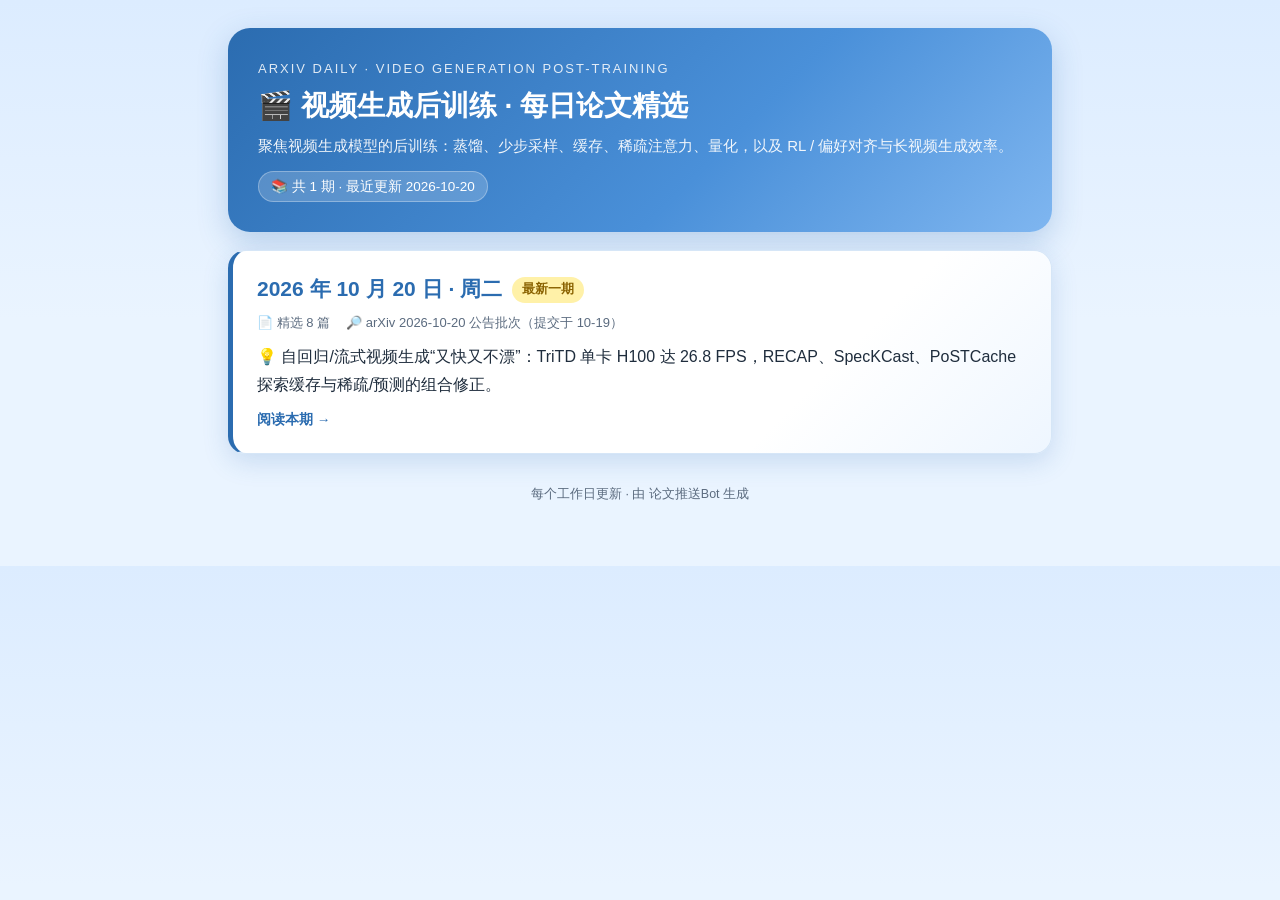
==== index.html @ 933bfbac "Initial: arXiv digest site with 2026-10-20 issue" ====
<!DOCTYPE html>
<html lang="zh-CN"><head><meta charset="utf-8"><meta name="viewport" content="width=device-width, initial-scale=1">
<title>视频生成后训练 · arXiv 每日精选 · 往期目录</title>
<style>
:root{--bg:#eaf4ff;--blue:#2b6cb0;--blue2:#4a90d9;--soft:#dbeafe;--text:#1f2d3d;--muted:#5b6b7f;--line:#d6e6f7}
*{box-sizing:border-box}
body{margin:0;background:linear-gradient(180deg,#dcecff 0,var(--bg) 320px);color:var(--text);font-family:-apple-system,BlinkMacSystemFont,"PingFang SC","Hiragino Sans GB","Microsoft YaHei","Noto Sans CJK SC","Source Han Sans SC","Helvetica Neue",Arial,sans-serif;line-height:1.75}
.wrap{max-width:860px;margin:0 auto;padding:28px 18px 60px}
header{background:linear-gradient(135deg,#2b6cb0,#4a90d9 60%,#7fb6f0);color:#fff;border-radius:22px;padding:30px;box-shadow:0 10px 30px rgba(43,108,176,.25)}
header .kicker{font-size:13px;letter-spacing:2px;opacity:.85}
header h1{margin:6px 0 8px;font-size:28px;line-height:1.35}
header p{margin:0;opacity:.92;font-size:15px}
.stat{display:inline-block;margin-top:12px;background:rgba(255,255,255,.18);border:1px solid rgba(255,255,255,.3);padding:3px 12px;border-radius:999px;font-size:13.5px}
.item{display:block;text-decoration:none;color:inherit;background:#fff;border-radius:18px;padding:20px 24px;margin-top:18px;border:1px solid var(--line);border-left:5px solid #9cc5f0;box-shadow:0 4px 18px rgba(43,108,176,.08);transition:transform .15s,box-shadow .15s}
.item:hover{transform:translateY(-2px);box-shadow:0 10px 26px rgba(43,108,176,.16)}
.item.latest{border-left-color:var(--blue);background:linear-gradient(135deg,#fff 70%,#eef6ff);box-shadow:0 8px 26px rgba(43,108,176,.18)}
.top{display:flex;align-items:center;gap:10px;flex-wrap:wrap}
.date{font-size:19px;font-weight:700;color:#16365c}
.latest .date{font-size:21px;color:var(--blue)}
.badge{background:#fff1a8;color:#8a6200;font-weight:700;font-size:12.5px;padding:2px 10px;border-radius:999px}
.meta{display:flex;flex-wrap:wrap;gap:4px 16px;font-size:13px;color:var(--muted);margin-top:4px}
.item p{margin:8px 0 6px}
.go{font-size:13.5px;font-weight:700;color:var(--blue)}
footer{text-align:center;color:var(--muted);font-size:12.5px;margin-top:30px}
@media (max-width:600px){header{padding:22px 18px} header h1{font-size:22px} .item{padding:16px}}
</style></head><body><div class="wrap">
<header>
  <div class="kicker">ARXIV DAILY · VIDEO GENERATION POST-TRAINING</div>
  <h1>🎬 视频生成后训练 · 每日论文精选</h1>
  <p>聚焦视频生成模型的后训练：蒸馏、少步采样、缓存、稀疏注意力、量化，以及 RL / 偏好对齐与长视频生成效率。</p>
  <span class="stat">📚 共 1 期 · 最近更新 2026-10-20</span>
</header>
<a class="item latest" href="digests/2026-10-20.html">
  <div class="top"><span class="date">2026 年 10 月 20 日 · 周二</span><span class="badge">最新一期</span></div>
  <div class="meta"><span>📄 精选 8 篇</span><span>🔎 arXiv 2026-10-20 公告批次（提交于 10-19）</span></div>
  <p>💡 自回归/流式视频生成“又快又不漂”：TriTD 单卡 H100 达 26.8 FPS，RECAP、SpecKCast、PoSTCache 探索缓存与稀疏/预测的组合修正。</p>
  <span class="go">阅读本期 →</span>
</a>
<footer>每个工作日更新 · 由 论文推送Bot 生成</footer>
</div></body></html>
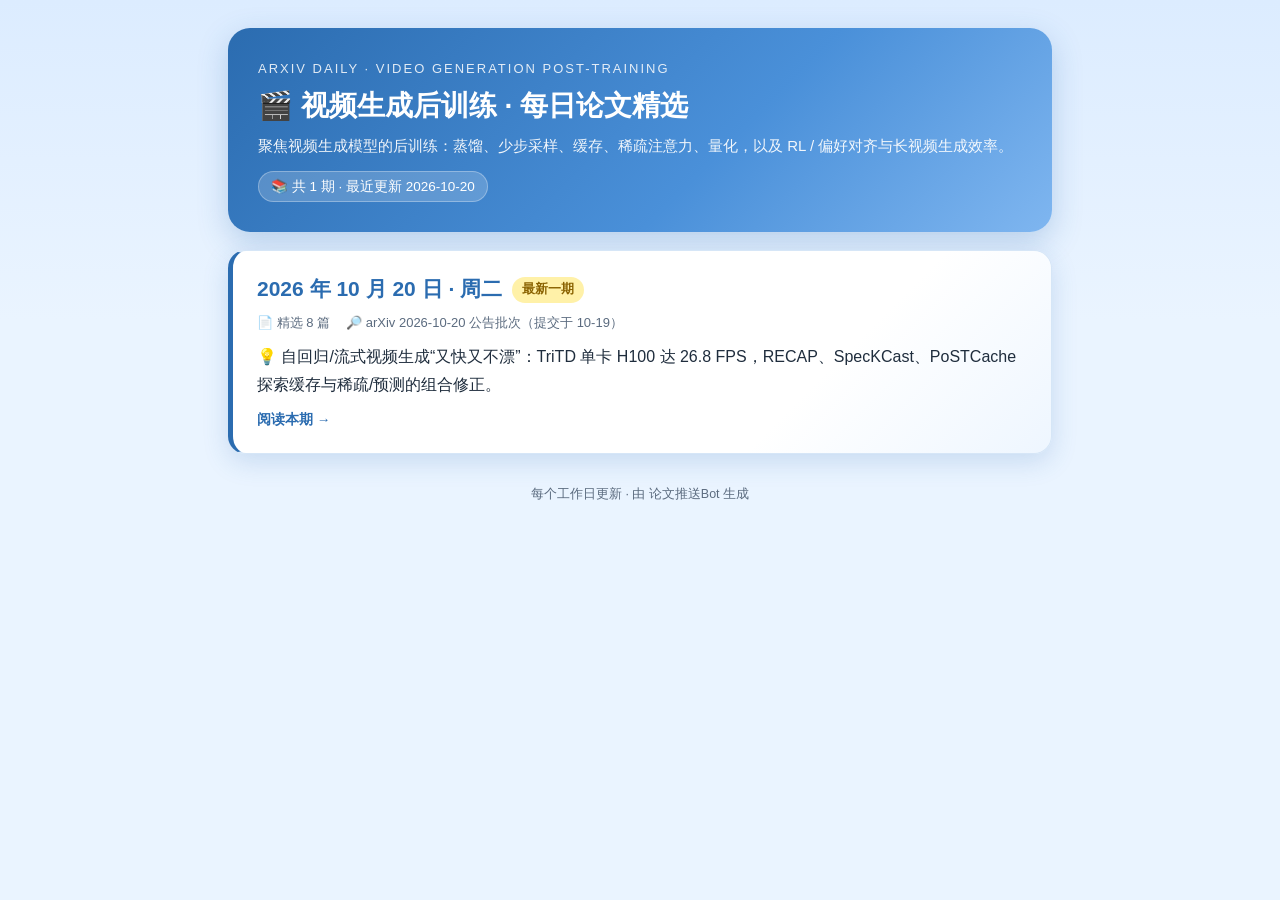
==== commit 4d101114: "index: full-height background" ====
--- a/index.html
+++ b/index.html
@@ -4,7 +4,7 @@
 <style>
 :root{--bg:#eaf4ff;--blue:#2b6cb0;--blue2:#4a90d9;--soft:#dbeafe;--text:#1f2d3d;--muted:#5b6b7f;--line:#d6e6f7}
 *{box-sizing:border-box}
-body{margin:0;background:linear-gradient(180deg,#dcecff 0,var(--bg) 320px);color:var(--text);font-family:-apple-system,BlinkMacSystemFont,"PingFang SC","Hiragino Sans GB","Microsoft YaHei","Noto Sans CJK SC","Source Han Sans SC","Helvetica Neue",Arial,sans-serif;line-height:1.75}
+body{margin:0;background:linear-gradient(180deg,#dcecff 0,var(--bg) 320px);color:var(--text);font-family:-apple-system,BlinkMacSystemFont,"PingFang SC","Hiragino Sans GB","Microsoft YaHei","Noto Sans CJK SC","Source Han Sans SC","Helvetica Neue",Arial,sans-serif;line-height:1.75;min-height:100vh}
 .wrap{max-width:860px;margin:0 auto;padding:28px 18px 60px}
 header{background:linear-gradient(135deg,#2b6cb0,#4a90d9 60%,#7fb6f0);color:#fff;border-radius:22px;padding:30px;box-shadow:0 10px 30px rgba(43,108,176,.25)}
 header .kicker{font-size:13px;letter-spacing:2px;opacity:.85}
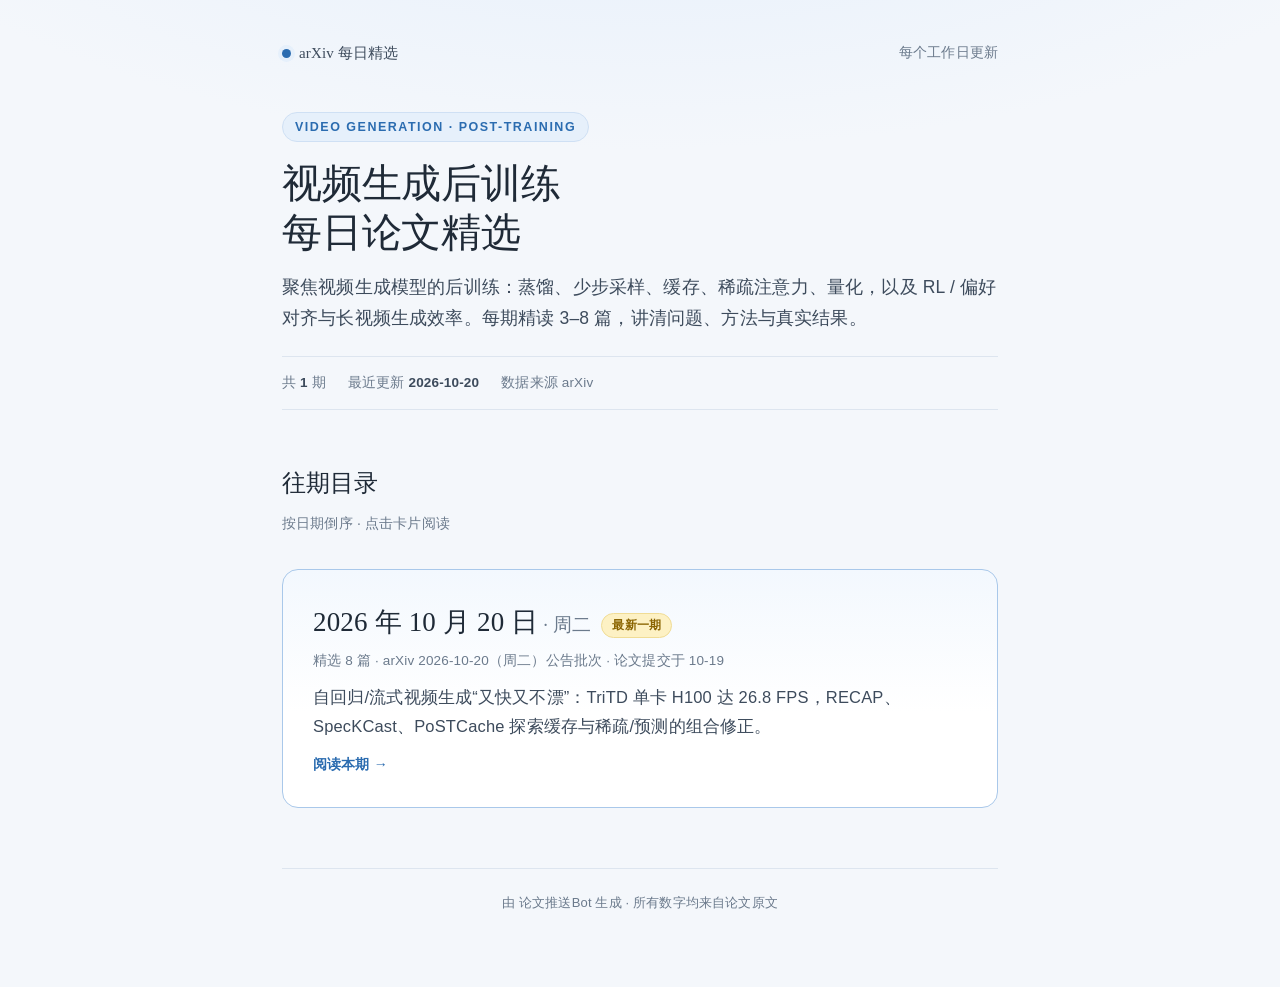
==== commit af16adb7: "Redesign (Claude-style, light blue) + JSON template pipeline; rewrite 2026-10-20 with detailed metho" ====
--- a/index.html
+++ b/index.html
@@ -1,40 +1,113 @@
 <!DOCTYPE html>
-<html lang="zh-CN"><head><meta charset="utf-8"><meta name="viewport" content="width=device-width, initial-scale=1">
-<title>视频生成后训练 · arXiv 每日精选 · 往期目录</title>
-<style>
-:root{--bg:#eaf4ff;--blue:#2b6cb0;--blue2:#4a90d9;--soft:#dbeafe;--text:#1f2d3d;--muted:#5b6b7f;--line:#d6e6f7}
+<html lang="zh-CN"><head><meta charset="utf-8"><meta name="viewport" content="width=device-width, initial-scale=1"><title>视频生成后训练 · arXiv 每日精选 · 往期目录</title><style>
+/* 共享样式：Claude 风格（温和、克制、阅读感）+ 淡蓝色调。由 scripts/*.py 内联进页面。 */
+:root{
+  --bg:#f4f7fb; --paper:#fbfcfe; --card:#ffffff;
+  --ink:#1f2a37; --ink2:#3d4b5c; --muted:#6b7a8c; --faint:#94a3b4;
+  --line:#dde5ef; --line2:#e8eef5;
+  --blue:#2b6cb0; --blue-d:#1e4f86; --blue-l:#e6f0fb; --blue-ll:#f1f6fc;
+  --mark-y:#fdf1c4; --mark-b:#d9e9fa;
+  --serif:"Tiempos Headline","Tiempos","Source Serif 4","Source Serif Pro",Georgia,"Noto Serif SC","Noto Serif CJK SC","Songti SC","STSong","SimSun",serif;
+  --sans:-apple-system,BlinkMacSystemFont,"Segoe UI","PingFang SC","Hiragino Sans GB","Noto Sans SC","Noto Sans CJK SC","Microsoft YaHei","Helvetica Neue",Arial,sans-serif;
+  --mono:"SF Mono","JetBrains Mono",Menlo,Consolas,"Noto Sans Mono CJK SC",monospace;
+}
 *{box-sizing:border-box}
-body{margin:0;background:linear-gradient(180deg,#dcecff 0,var(--bg) 320px);color:var(--text);font-family:-apple-system,BlinkMacSystemFont,"PingFang SC","Hiragino Sans GB","Microsoft YaHei","Noto Sans CJK SC","Source Han Sans SC","Helvetica Neue",Arial,sans-serif;line-height:1.75;min-height:100vh}
-.wrap{max-width:860px;margin:0 auto;padding:28px 18px 60px}
-header{background:linear-gradient(135deg,#2b6cb0,#4a90d9 60%,#7fb6f0);color:#fff;border-radius:22px;padding:30px;box-shadow:0 10px 30px rgba(43,108,176,.25)}
-header .kicker{font-size:13px;letter-spacing:2px;opacity:.85}
-header h1{margin:6px 0 8px;font-size:28px;line-height:1.35}
-header p{margin:0;opacity:.92;font-size:15px}
-.stat{display:inline-block;margin-top:12px;background:rgba(255,255,255,.18);border:1px solid rgba(255,255,255,.3);padding:3px 12px;border-radius:999px;font-size:13.5px}
-.item{display:block;text-decoration:none;color:inherit;background:#fff;border-radius:18px;padding:20px 24px;margin-top:18px;border:1px solid var(--line);border-left:5px solid #9cc5f0;box-shadow:0 4px 18px rgba(43,108,176,.08);transition:transform .15s,box-shadow .15s}
-.item:hover{transform:translateY(-2px);box-shadow:0 10px 26px rgba(43,108,176,.16)}
-.item.latest{border-left-color:var(--blue);background:linear-gradient(135deg,#fff 70%,#eef6ff);box-shadow:0 8px 26px rgba(43,108,176,.18)}
-.top{display:flex;align-items:center;gap:10px;flex-wrap:wrap}
-.date{font-size:19px;font-weight:700;color:#16365c}
-.latest .date{font-size:21px;color:var(--blue)}
-.badge{background:#fff1a8;color:#8a6200;font-weight:700;font-size:12.5px;padding:2px 10px;border-radius:999px}
-.meta{display:flex;flex-wrap:wrap;gap:4px 16px;font-size:13px;color:var(--muted);margin-top:4px}
-.item p{margin:8px 0 6px}
-.go{font-size:13.5px;font-weight:700;color:var(--blue)}
-footer{text-align:center;color:var(--muted);font-size:12.5px;margin-top:30px}
-@media (max-width:600px){header{padding:22px 18px} header h1{font-size:22px} .item{padding:16px}}
-</style></head><body><div class="wrap">
-<header>
-  <div class="kicker">ARXIV DAILY · VIDEO GENERATION POST-TRAINING</div>
-  <h1>🎬 视频生成后训练 · 每日论文精选</h1>
-  <p>聚焦视频生成模型的后训练：蒸馏、少步采样、缓存、稀疏注意力、量化，以及 RL / 偏好对齐与长视频生成效率。</p>
-  <span class="stat">📚 共 1 期 · 最近更新 2026-10-20</span>
-</header>
-<a class="item latest" href="digests/2026-10-20.html">
-  <div class="top"><span class="date">2026 年 10 月 20 日 · 周二</span><span class="badge">最新一期</span></div>
-  <div class="meta"><span>📄 精选 8 篇</span><span>🔎 arXiv 2026-10-20 公告批次（提交于 10-19）</span></div>
-  <p>💡 自回归/流式视频生成“又快又不漂”：TriTD 单卡 H100 达 26.8 FPS，RECAP、SpecKCast、PoSTCache 探索缓存与稀疏/预测的组合修正。</p>
-  <span class="go">阅读本期 →</span>
-</a>
-<footer>每个工作日更新 · 由 论文推送Bot 生成</footer>
-</div></body></html>
+html{scroll-behavior:smooth;-webkit-text-size-adjust:100%}
+body{margin:0;background:var(--bg);color:var(--ink);font-family:var(--sans);font-size:16.5px;line-height:1.78;letter-spacing:.01em;min-height:100vh;
+  background-image:radial-gradient(1200px 500px at 50% -200px,#e3eefb 0,rgba(227,238,251,0) 70%)}
+a{color:var(--blue);text-decoration:none;border-bottom:1px solid rgba(43,108,176,.25)}
+a:hover{color:var(--blue-d);border-bottom-color:var(--blue-d)}
+.wrap{max-width:760px;margin:0 auto;padding:40px 22px 72px}
+.topbar{display:flex;justify-content:space-between;align-items:center;font-size:13.5px;color:var(--muted);margin-bottom:44px}
+.topbar a{border:none;color:var(--ink2)} .topbar a:hover{color:var(--blue)}
+.brand{display:flex;align-items:center;gap:8px;font-family:var(--serif);font-size:15px;color:var(--ink2)}
+.brand .dot{width:9px;height:9px;border-radius:50%;background:var(--blue);box-shadow:0 0 0 4px var(--blue-l)}
+.eyebrow{display:inline-block;font-size:12.5px;font-weight:600;letter-spacing:.12em;text-transform:uppercase;color:var(--blue);background:var(--blue-l);border:1px solid #cfe0f4;border-radius:999px;padding:3px 12px}
+h1,h2,h3,h4{font-family:var(--serif);font-weight:500;color:var(--ink);letter-spacing:-.005em}
+h1.title{font-size:40px;line-height:1.22;margin:18px 0 14px}
+.lede{font-size:17.5px;color:var(--ink2);margin:0 0 22px}
+.facts{display:flex;flex-wrap:wrap;gap:6px 22px;font-size:13.5px;color:var(--muted);padding:14px 0;border-top:1px solid var(--line);border-bottom:1px solid var(--line)}
+.facts b{color:var(--ink2);font-weight:600}
+b,strong{font-weight:650;color:var(--ink)}
+mark{background:linear-gradient(transparent 38%,var(--mark-y) 38%,var(--mark-y) 92%,transparent 92%);color:inherit;padding:0 .12em;border-radius:2px}
+mark.blue{background:linear-gradient(transparent 38%,var(--mark-b) 38%,var(--mark-b) 92%,transparent 92%)}
+code{font-family:var(--mono);font-size:.86em;background:var(--blue-ll);border:1px solid var(--line2);border-radius:5px;padding:1px 6px;color:var(--blue-d);white-space:normal;word-break:break-word}
+.section-h{font-size:24px;margin:52px 0 6px}
+.section-sub{color:var(--muted);font-size:14px;margin:0 0 18px}
+.overview{background:var(--paper);border:1px solid var(--line);border-radius:14px;padding:22px 26px;margin-top:30px}
+.overview h2{font-size:21px;margin:0 0 8px}
+.overview p{margin:10px 0}
+.toc{margin-top:26px;border:1px solid var(--line);border-radius:14px;background:var(--card);overflow:hidden}
+.toc .toc-h{font-size:12.5px;letter-spacing:.12em;text-transform:uppercase;color:var(--muted);padding:12px 20px;border-bottom:1px solid var(--line2);background:var(--blue-ll)}
+.toc ol{list-style:none;margin:0;padding:6px 0}
+.toc li a{display:flex;gap:14px;align-items:baseline;padding:9px 20px;border:none;color:var(--ink)}
+.toc li a:hover{background:var(--blue-ll)}
+.toc .n{font-family:var(--serif);color:var(--blue);min-width:22px}
+.toc .t{flex:1;font-weight:600}
+.toc .k{font-size:12.5px;color:var(--muted);white-space:nowrap}
+.paper{background:var(--card);border:1px solid var(--line);border-radius:16px;padding:30px 32px 26px;margin-top:26px;scroll-margin-top:20px}
+.paper-top{display:flex;justify-content:space-between;align-items:center;gap:12px;font-size:13px;color:var(--muted)}
+.paper-no{font-family:var(--serif);font-size:15px;color:var(--blue)}
+.stars{color:#d9a21b;letter-spacing:1.5px;font-size:14px;white-space:nowrap} .stars .off{color:#dfe5ec} .stars .sc{color:var(--muted);letter-spacing:0;margin-left:4px}
+.paper h3.en{font-size:24px;line-height:1.35;margin:12px 0 6px}
+.paper .zh{font-size:16px;color:var(--ink2);margin:0 0 14px}
+.meta{display:flex;flex-wrap:wrap;gap:4px 18px;font-size:13.5px;color:var(--muted);margin-bottom:12px}
+.chips{display:flex;flex-wrap:wrap;gap:6px;margin-bottom:6px}
+.chip{font-size:12.5px;color:var(--blue-d);background:var(--blue-l);border:1px solid #d3e3f5;border-radius:999px;padding:1px 11px}
+.blk{margin-top:22px}
+.blk-h{display:flex;align-items:center;gap:10px;font-family:var(--serif);font-size:17px;color:var(--ink);margin-bottom:6px}
+.blk-h:before{content:"";width:4px;height:17px;border-radius:2px;background:var(--blue)}
+.blk p{margin:6px 0}
+.comp{list-style:none;padding:0;margin:12px 0 4px;counter-reset:c}
+.comp li{position:relative;padding:12px 16px 12px 46px;margin:10px 0;background:var(--blue-ll);border:1px solid var(--line2);border-radius:12px;counter-increment:c}
+.comp li:before{content:counter(c);position:absolute;left:14px;top:13px;width:22px;height:22px;border-radius:50%;background:#fff;border:1px solid #c7dbf2;color:var(--blue);font-family:var(--serif);font-size:13px;line-height:20px;text-align:center}
+.comp .cn{display:block;font-weight:650;color:var(--blue-d);margin-bottom:2px}
+.setup{margin-top:12px;font-size:14.5px;color:var(--ink2);padding:10px 14px;border-left:3px solid #b8d2ee;background:#fafcff;border-radius:0 8px 8px 0}
+.results{background:#fffdf5;border:1px solid #f1e6bf;border-radius:12px;padding:12px 16px}
+.actions{display:flex;flex-wrap:wrap;gap:10px;margin-top:22px;padding-top:18px;border-top:1px solid var(--line2)}
+.btn{display:inline-flex;align-items:center;gap:6px;font-size:14px;font-weight:600;padding:7px 16px;border-radius:10px;border:1px solid var(--blue);background:var(--blue);color:#fff}
+.btn:hover{background:var(--blue-d);border-color:var(--blue-d);color:#fff}
+.btn.ghost{background:#fff;color:var(--blue);border-color:#bcd4ef}
+.btn.ghost:hover{background:var(--blue-ll);color:var(--blue-d)}
+.others{margin-top:18px;padding:0;list-style:none}
+.others li{padding:12px 0;border-bottom:1px solid var(--line2)}
+.others li a{font-weight:600}
+.others .d{display:block;color:var(--ink2);font-size:14.5px}
+footer{margin-top:60px;padding-top:22px;border-top:1px solid var(--line);font-size:13px;color:var(--muted);text-align:center;line-height:1.9}
+.back-top{display:inline-block;margin-top:10px;font-size:13px}
+/* 目录页 */
+.issues{margin-top:34px}
+.issue{display:block;border:1px solid var(--line);background:var(--card);border-radius:16px;padding:22px 26px;margin-top:16px;color:var(--ink);transition:border-color .15s,background .15s}
+.issue:hover{border-color:#b9d2ee;background:#fdfeff;color:var(--ink)}
+.issue .d{font-family:var(--serif);font-size:21px;color:var(--ink)}
+.issue .m{font-size:13.5px;color:var(--muted);margin-top:2px}
+.issue p{margin:10px 0 8px;color:var(--ink2)}
+.issue .go{font-size:14px;font-weight:600;color:var(--blue)}
+.issue.latest{border-color:#a9c8ea;background:linear-gradient(180deg,#f3f8fe,#fff 60%);padding:28px 30px}
+.issue.latest .d{font-size:27px}
+.badge{display:inline-block;vertical-align:middle;margin-left:10px;font-family:var(--sans);font-size:12px;font-weight:600;color:#8a6400;background:var(--mark-y);border:1px solid #f0dc95;border-radius:999px;padding:1px 10px}
+@media (max-width:640px){
+  body{font-size:16px}
+  .wrap{padding:24px 16px 56px}
+  .topbar{margin-bottom:28px}
+  h1.title{font-size:30px}
+  .lede{font-size:16.5px}
+  .paper{padding:22px 18px 20px;border-radius:14px}
+  .paper h3.en{font-size:20px}
+  .overview{padding:18px}
+  .comp li{padding:11px 12px 11px 42px}
+  .toc .k{display:none}
+  .issue,.issue.latest{padding:18px}
+  .issue.latest .d{font-size:23px}
+}
+
+</style></head><body>
+<div class="wrap">
+<div class="topbar"><span class="brand"><span class="dot"></span>arXiv 每日精选</span><span>每个工作日更新</span></div>
+<span class="eyebrow">Video Generation · Post-Training</span>
+<h1 class="title">视频生成后训练<br>每日论文精选</h1>
+<p class="lede">聚焦视频生成模型的后训练：蒸馏、少步采样、缓存、稀疏注意力、量化，以及 RL / 偏好对齐与长视频生成效率。每期精读 3–8 篇，讲清问题、方法与真实结果。</p>
+<div class="facts"><span>共 <b>1</b> 期</span><span>最近更新 <b>2026-10-20</b></span><span>数据来源 arXiv</span></div>
+<h2 class="section-h">往期目录</h2><p class="section-sub">按日期倒序 · 点击卡片阅读</p><div class="issues">
+<a class="issue latest" href="digests/2026-10-20.html"><div class="d">2026 年 10 月 20 日<span style="font-size:.7em;color:var(--muted)"> · 周二</span><span class=badge>最新一期</span></div><div class="m">精选 8 篇 · arXiv 2026-10-20（周二）公告批次 · 论文提交于 10-19</div><p>自回归/流式视频生成“又快又不漂”：TriTD 单卡 H100 达 26.8 FPS，RECAP、SpecKCast、PoSTCache 探索缓存与稀疏/预测的组合修正。</p><span class="go">阅读本期 →</span></a>
+</div><footer>由 论文推送Bot 生成 · 所有数字均来自论文原文</footer></div></body></html>
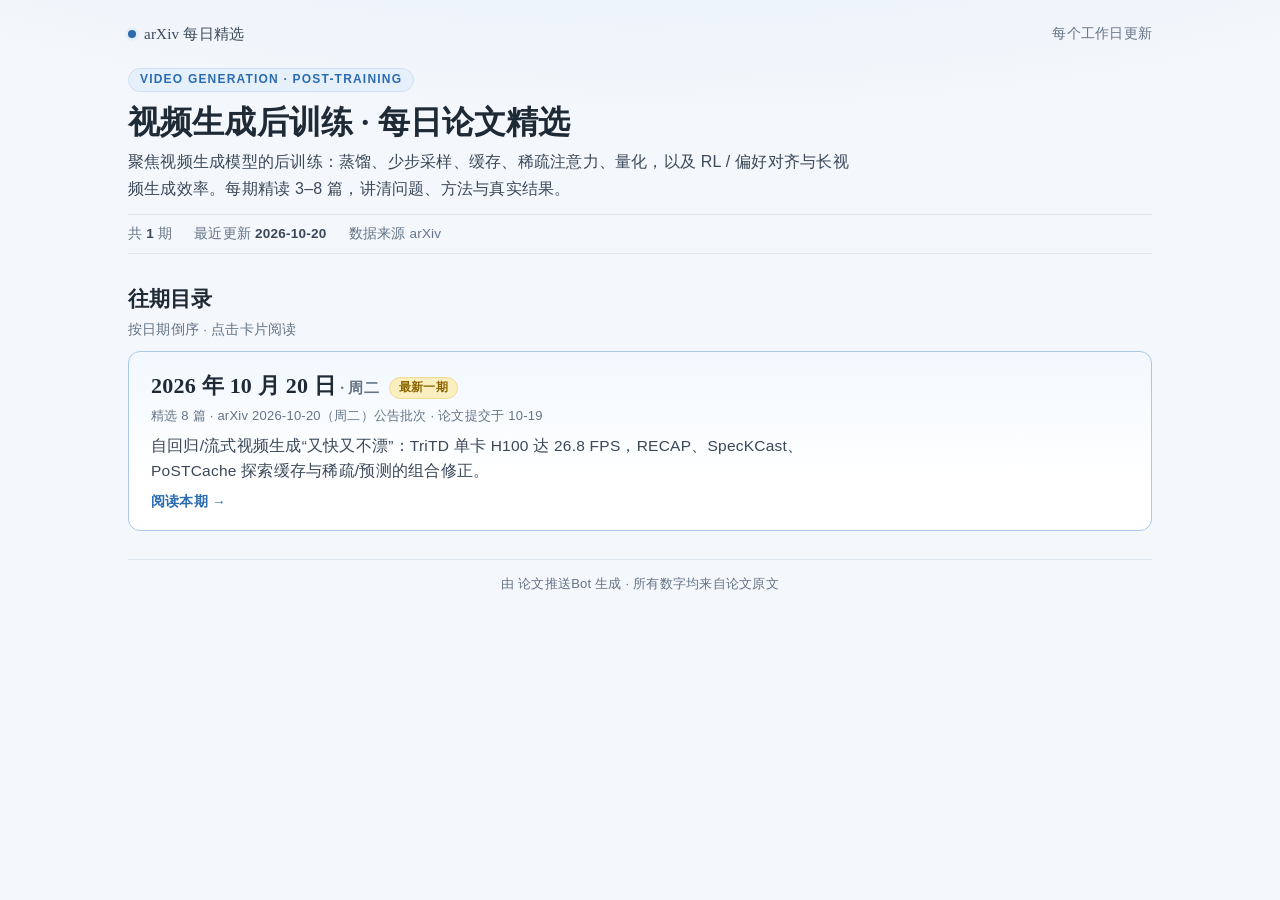
==== commit a4cb5cdb: "Layout: wider 1080px, compact spacing, two-column TOC/overview, paper main+side grid" ====
--- a/index.html
+++ b/index.html
@@ -1,111 +1,125 @@
 <!DOCTYPE html>
 <html lang="zh-CN"><head><meta charset="utf-8"><meta name="viewport" content="width=device-width, initial-scale=1"><title>视频生成后训练 · arXiv 每日精选 · 往期目录</title><style>
-/* 共享样式：Claude 风格（温和、克制、阅读感）+ 淡蓝色调。由 scripts/*.py 内联进页面。 */
+/* 共享样式：Claude 风格（温和、克制、阅读感）+ 淡蓝色调；紧凑布局。由 scripts/*.py 内联进页面。 */
 :root{
   --bg:#f4f7fb; --paper:#fbfcfe; --card:#ffffff;
-  --ink:#1f2a37; --ink2:#3d4b5c; --muted:#6b7a8c; --faint:#94a3b4;
-  --line:#dde5ef; --line2:#e8eef5;
-  --blue:#2b6cb0; --blue-d:#1e4f86; --blue-l:#e6f0fb; --blue-ll:#f1f6fc;
-  --mark-y:#fdf1c4; --mark-b:#d9e9fa;
+  --ink:#1f2a37; --ink2:#3a4859; --muted:#647487; --faint:#94a3b4;
+  --line:#dde5ef; --line2:#e9eff6;
+  --blue:#2b6cb0; --blue-d:#1e4f86; --blue-l:#e6f0fb; --blue-ll:#f2f7fd;
+  --mark-y:#fcefbf; --mark-b:#d8e8fa;
   --serif:"Tiempos Headline","Tiempos","Source Serif 4","Source Serif Pro",Georgia,"Noto Serif SC","Noto Serif CJK SC","Songti SC","STSong","SimSun",serif;
   --sans:-apple-system,BlinkMacSystemFont,"Segoe UI","PingFang SC","Hiragino Sans GB","Noto Sans SC","Noto Sans CJK SC","Microsoft YaHei","Helvetica Neue",Arial,sans-serif;
   --mono:"SF Mono","JetBrains Mono",Menlo,Consolas,"Noto Sans Mono CJK SC",monospace;
+  --measure:46em;            /* 正文最大行宽，约 46 个汉字 */
 }
 *{box-sizing:border-box}
 html{scroll-behavior:smooth;-webkit-text-size-adjust:100%}
-body{margin:0;background:var(--bg);color:var(--ink);font-family:var(--sans);font-size:16.5px;line-height:1.78;letter-spacing:.01em;min-height:100vh;
-  background-image:radial-gradient(1200px 500px at 50% -200px,#e3eefb 0,rgba(227,238,251,0) 70%)}
+body{margin:0;background:var(--bg);color:var(--ink);font-family:var(--sans);font-size:15.5px;line-height:1.65;letter-spacing:.015em;
+  text-autospace:normal;text-spacing-trim:space-first;font-kerning:normal;min-height:100vh;
+  background-image:radial-gradient(1400px 420px at 50% -180px,#e2edfb 0,rgba(226,237,251,0) 70%)}
+p{margin:0 0 .55em} p:last-child{margin-bottom:0}
 a{color:var(--blue);text-decoration:none;border-bottom:1px solid rgba(43,108,176,.25)}
 a:hover{color:var(--blue-d);border-bottom-color:var(--blue-d)}
-.wrap{max-width:760px;margin:0 auto;padding:40px 22px 72px}
-.topbar{display:flex;justify-content:space-between;align-items:center;font-size:13.5px;color:var(--muted);margin-bottom:44px}
+.wrap{max-width:1080px;margin:0 auto;padding:22px 28px 40px}
+.topbar{display:flex;justify-content:space-between;align-items:center;font-size:13.5px;color:var(--muted);margin-bottom:18px}
 .topbar a{border:none;color:var(--ink2)} .topbar a:hover{color:var(--blue)}
 .brand{display:flex;align-items:center;gap:8px;font-family:var(--serif);font-size:15px;color:var(--ink2)}
-.brand .dot{width:9px;height:9px;border-radius:50%;background:var(--blue);box-shadow:0 0 0 4px var(--blue-l)}
-.eyebrow{display:inline-block;font-size:12.5px;font-weight:600;letter-spacing:.12em;text-transform:uppercase;color:var(--blue);background:var(--blue-l);border:1px solid #cfe0f4;border-radius:999px;padding:3px 12px}
-h1,h2,h3,h4{font-family:var(--serif);font-weight:500;color:var(--ink);letter-spacing:-.005em}
-h1.title{font-size:40px;line-height:1.22;margin:18px 0 14px}
-.lede{font-size:17.5px;color:var(--ink2);margin:0 0 22px}
-.facts{display:flex;flex-wrap:wrap;gap:6px 22px;font-size:13.5px;color:var(--muted);padding:14px 0;border-top:1px solid var(--line);border-bottom:1px solid var(--line)}
+.brand .dot{width:8px;height:8px;border-radius:50%;background:var(--blue);box-shadow:0 0 0 3px var(--blue-l)}
+.eyebrow{display:inline-block;font-size:12px;font-weight:600;letter-spacing:.1em;text-transform:uppercase;color:var(--blue);background:var(--blue-l);border:1px solid #cfe0f4;border-radius:999px;padding:1px 11px}
+h1,h2,h3,h4{font-family:var(--serif);font-weight:600;color:var(--ink);letter-spacing:.005em}
+h1.title{font-size:32px;line-height:1.3;margin:10px 0 6px}
+.lede{font-size:16px;color:var(--ink2);margin:0 0 12px;max-width:var(--measure)}
+.facts{display:flex;flex-wrap:wrap;gap:4px 22px;font-size:13.5px;color:var(--muted);padding:8px 0;border-top:1px solid var(--line);border-bottom:1px solid var(--line)}
 .facts b{color:var(--ink2);font-weight:600}
 b,strong{font-weight:650;color:var(--ink)}
-mark{background:linear-gradient(transparent 38%,var(--mark-y) 38%,var(--mark-y) 92%,transparent 92%);color:inherit;padding:0 .12em;border-radius:2px}
-mark.blue{background:linear-gradient(transparent 38%,var(--mark-b) 38%,var(--mark-b) 92%,transparent 92%)}
-code{font-family:var(--mono);font-size:.86em;background:var(--blue-ll);border:1px solid var(--line2);border-radius:5px;padding:1px 6px;color:var(--blue-d);white-space:normal;word-break:break-word}
-.section-h{font-size:24px;margin:52px 0 6px}
-.section-sub{color:var(--muted);font-size:14px;margin:0 0 18px}
-.overview{background:var(--paper);border:1px solid var(--line);border-radius:14px;padding:22px 26px;margin-top:30px}
-.overview h2{font-size:21px;margin:0 0 8px}
-.overview p{margin:10px 0}
-.toc{margin-top:26px;border:1px solid var(--line);border-radius:14px;background:var(--card);overflow:hidden}
-.toc .toc-h{font-size:12.5px;letter-spacing:.12em;text-transform:uppercase;color:var(--muted);padding:12px 20px;border-bottom:1px solid var(--line2);background:var(--blue-ll)}
-.toc ol{list-style:none;margin:0;padding:6px 0}
-.toc li a{display:flex;gap:14px;align-items:baseline;padding:9px 20px;border:none;color:var(--ink)}
+mark{background:linear-gradient(transparent 40%,var(--mark-y) 40%,var(--mark-y) 92%,transparent 92%);color:inherit;padding:0 .1em;border-radius:2px}
+mark.blue{background:linear-gradient(transparent 40%,var(--mark-b) 40%,var(--mark-b) 92%,transparent 92%)}
+code{font-family:var(--mono);font-size:.86em;letter-spacing:0;background:var(--blue-ll);border:1px solid var(--line2);border-radius:4px;padding:0 5px;color:var(--blue-d);white-space:normal;word-break:break-word}
+.section-h{font-size:21px;margin:28px 0 2px}
+.section-sub{color:var(--muted);font-size:13.5px;margin:0 0 10px}
+/* 今日看点：两栏段落 */
+.overview{background:var(--paper);border:1px solid var(--line);border-radius:12px;padding:14px 20px 16px;margin-top:16px}
+.overview h2{font-size:18px;margin:0 0 6px}
+.ov-cols{display:grid;grid-template-columns:1fr 1fr;gap:6px 28px}
+.ov-cols p{margin:0}
+/* 本期目录：两列网格 */
+.toc{margin-top:12px;border:1px solid var(--line);border-radius:12px;background:var(--card);overflow:hidden}
+.toc .toc-h{font-size:12px;letter-spacing:.1em;text-transform:uppercase;color:var(--muted);padding:7px 16px;border-bottom:1px solid var(--line2);background:var(--blue-ll)}
+.toc ol{list-style:none;margin:0;padding:4px 6px;display:grid;grid-template-columns:1fr 1fr;column-gap:8px}
+.toc li a{display:flex;gap:10px;align-items:baseline;padding:5px 10px;border:none;border-radius:8px;color:var(--ink)}
 .toc li a:hover{background:var(--blue-ll)}
-.toc .n{font-family:var(--serif);color:var(--blue);min-width:22px}
+.toc .n{font-family:var(--serif);color:var(--blue);min-width:20px}
 .toc .t{flex:1;font-weight:600}
 .toc .k{font-size:12.5px;color:var(--muted);white-space:nowrap}
-.paper{background:var(--card);border:1px solid var(--line);border-radius:16px;padding:30px 32px 26px;margin-top:26px;scroll-margin-top:20px}
+/* 论文卡片：主栏（问题/方法）+ 侧栏（设置/结果/为什么/链接） */
+.paper{background:var(--card);border:1px solid var(--line);border-radius:14px;padding:18px 22px 18px;margin-top:14px;scroll-margin-top:12px}
 .paper-top{display:flex;justify-content:space-between;align-items:center;gap:12px;font-size:13px;color:var(--muted)}
-.paper-no{font-family:var(--serif);font-size:15px;color:var(--blue)}
-.stars{color:#d9a21b;letter-spacing:1.5px;font-size:14px;white-space:nowrap} .stars .off{color:#dfe5ec} .stars .sc{color:var(--muted);letter-spacing:0;margin-left:4px}
-.paper h3.en{font-size:24px;line-height:1.35;margin:12px 0 6px}
-.paper .zh{font-size:16px;color:var(--ink2);margin:0 0 14px}
-.meta{display:flex;flex-wrap:wrap;gap:4px 18px;font-size:13.5px;color:var(--muted);margin-bottom:12px}
-.chips{display:flex;flex-wrap:wrap;gap:6px;margin-bottom:6px}
-.chip{font-size:12.5px;color:var(--blue-d);background:var(--blue-l);border:1px solid #d3e3f5;border-radius:999px;padding:1px 11px}
-.blk{margin-top:22px}
-.blk-h{display:flex;align-items:center;gap:10px;font-family:var(--serif);font-size:17px;color:var(--ink);margin-bottom:6px}
-.blk-h:before{content:"";width:4px;height:17px;border-radius:2px;background:var(--blue)}
-.blk p{margin:6px 0}
-.comp{list-style:none;padding:0;margin:12px 0 4px;counter-reset:c}
-.comp li{position:relative;padding:12px 16px 12px 46px;margin:10px 0;background:var(--blue-ll);border:1px solid var(--line2);border-radius:12px;counter-increment:c}
-.comp li:before{content:counter(c);position:absolute;left:14px;top:13px;width:22px;height:22px;border-radius:50%;background:#fff;border:1px solid #c7dbf2;color:var(--blue);font-family:var(--serif);font-size:13px;line-height:20px;text-align:center}
-.comp .cn{display:block;font-weight:650;color:var(--blue-d);margin-bottom:2px}
-.setup{margin-top:12px;font-size:14.5px;color:var(--ink2);padding:10px 14px;border-left:3px solid #b8d2ee;background:#fafcff;border-radius:0 8px 8px 0}
-.results{background:#fffdf5;border:1px solid #f1e6bf;border-radius:12px;padding:12px 16px}
-.actions{display:flex;flex-wrap:wrap;gap:10px;margin-top:22px;padding-top:18px;border-top:1px solid var(--line2)}
-.btn{display:inline-flex;align-items:center;gap:6px;font-size:14px;font-weight:600;padding:7px 16px;border-radius:10px;border:1px solid var(--blue);background:var(--blue);color:#fff}
+.paper-no{font-family:var(--serif);font-size:14px;color:var(--blue)}
+.stars{color:#d9a21b;letter-spacing:1px;font-size:14px;white-space:nowrap} .stars .off{color:#dfe5ec} .stars .sc{color:var(--muted);letter-spacing:0;margin-left:4px}
+.paper h3.en{font-size:21px;line-height:1.35;margin:4px 0 2px}
+.paper .zh{font-size:15px;color:var(--ink2);margin:0 0 6px}
+.meta{display:flex;flex-wrap:wrap;align-items:center;gap:4px 16px;font-size:13px;color:var(--muted);margin-bottom:4px}
+.chips{display:flex;flex-wrap:wrap;gap:5px;margin:6px 0 2px}
+.chip{font-size:12.5px;line-height:1.6;color:var(--blue-d);background:var(--blue-l);border:1px solid #d3e3f5;border-radius:999px;padding:0 10px}
+.paper-body{display:grid;grid-template-columns:minmax(0,1fr) 320px;gap:22px;margin-top:10px;padding-top:10px;border-top:1px solid var(--line2)}
+.main{max-width:var(--measure)}
+.side{display:flex;flex-direction:column;gap:10px;font-size:14.5px;line-height:1.62}
+.blk{margin-top:12px} .main .blk:first-child,.side .blk{margin-top:0}
+.blk-h{display:flex;align-items:center;gap:8px;font-family:var(--serif);font-weight:600;font-size:15.5px;color:var(--ink);margin-bottom:3px}
+.blk-h:before{content:"";width:3px;height:14px;border-radius:2px;background:var(--blue)}
+.comp{list-style:none;padding:0;margin:6px 0 0;counter-reset:c}
+.comp li{position:relative;padding:7px 12px 8px 38px;margin:6px 0;background:var(--blue-ll);border:1px solid var(--line2);border-radius:10px;counter-increment:c}
+.comp li:before{content:counter(c);position:absolute;left:11px;top:9px;width:19px;height:19px;border-radius:50%;background:#fff;border:1px solid #c7dbf2;color:var(--blue);font-family:var(--serif);font-size:12px;line-height:17px;text-align:center}
+.comp .cn{display:block;font-weight:650;color:var(--blue-d);margin-bottom:1px}
+.side-h{font-size:12px;letter-spacing:.08em;color:var(--muted);font-weight:600;margin-bottom:2px}
+.setup{color:var(--ink2);padding:8px 12px;border-left:3px solid #b8d2ee;background:#fafcff;border-radius:0 8px 8px 0}
+.results{background:#fffcf2;border:1px solid #f0e4bb;border-radius:10px;padding:8px 12px}
+.actions{display:flex;flex-wrap:wrap;gap:8px;margin-top:2px}
+.btn{display:inline-flex;align-items:center;gap:6px;font-size:13.5px;font-weight:600;padding:4px 13px;border-radius:9px;border:1px solid var(--blue);background:var(--blue);color:#fff}
 .btn:hover{background:var(--blue-d);border-color:var(--blue-d);color:#fff}
 .btn.ghost{background:#fff;color:var(--blue);border-color:#bcd4ef}
 .btn.ghost:hover{background:var(--blue-ll);color:var(--blue-d)}
-.others{margin-top:18px;padding:0;list-style:none}
-.others li{padding:12px 0;border-bottom:1px solid var(--line2)}
+.others{margin:4px 0 0;padding:0;list-style:none;display:grid;grid-template-columns:1fr 1fr 1fr;gap:10px}
+.others li{padding:10px 14px;border:1px solid var(--line);border-radius:10px;background:var(--card);font-size:14.5px}
 .others li a{font-weight:600}
-.others .d{display:block;color:var(--ink2);font-size:14.5px}
-footer{margin-top:60px;padding-top:22px;border-top:1px solid var(--line);font-size:13px;color:var(--muted);text-align:center;line-height:1.9}
-.back-top{display:inline-block;margin-top:10px;font-size:13px}
+.others .d{display:block;color:var(--ink2);font-size:14px;margin-top:3px}
+footer{margin-top:28px;padding-top:12px;border-top:1px solid var(--line);font-size:13px;color:var(--muted);text-align:center;line-height:1.8}
 /* 目录页 */
-.issues{margin-top:34px}
-.issue{display:block;border:1px solid var(--line);background:var(--card);border-radius:16px;padding:22px 26px;margin-top:16px;color:var(--ink);transition:border-color .15s,background .15s}
+.issues{margin-top:6px;display:grid;grid-template-columns:1fr 1fr;gap:12px}
+.issue{display:block;border:1px solid var(--line);background:var(--card);border-radius:12px;padding:14px 18px;color:var(--ink);transition:border-color .15s,background .15s}
 .issue:hover{border-color:#b9d2ee;background:#fdfeff;color:var(--ink)}
-.issue .d{font-family:var(--serif);font-size:21px;color:var(--ink)}
-.issue .m{font-size:13.5px;color:var(--muted);margin-top:2px}
-.issue p{margin:10px 0 8px;color:var(--ink2)}
-.issue .go{font-size:14px;font-weight:600;color:var(--blue)}
-.issue.latest{border-color:#a9c8ea;background:linear-gradient(180deg,#f3f8fe,#fff 60%);padding:28px 30px}
-.issue.latest .d{font-size:27px}
-.badge{display:inline-block;vertical-align:middle;margin-left:10px;font-family:var(--sans);font-size:12px;font-weight:600;color:#8a6400;background:var(--mark-y);border:1px solid #f0dc95;border-radius:999px;padding:1px 10px}
+.issue .d{font-family:var(--serif);font-weight:600;font-size:18px;color:var(--ink)}
+.issue .m{font-size:13px;color:var(--muted);margin-top:1px}
+.issue p{margin:6px 0 4px;color:var(--ink2);max-width:var(--measure)}
+.issue .go{font-size:13.5px;font-weight:600;color:var(--blue)}
+.issue.latest{grid-column:1/-1;border-color:#a9c8ea;background:linear-gradient(180deg,#f2f8fe,#fff 70%);padding:16px 22px}
+.issue.latest .d{font-size:22px}
+.badge{display:inline-block;vertical-align:middle;margin-left:10px;font-family:var(--sans);font-size:12px;font-weight:600;color:#8a6400;background:var(--mark-y);border:1px solid #f0dc95;border-radius:999px;padding:0 9px}
+@media (max-width:900px){
+  .paper-body{grid-template-columns:1fr;gap:12px}
+  .others{grid-template-columns:1fr}
+}
 @media (max-width:640px){
-  body{font-size:16px}
-  .wrap{padding:24px 16px 56px}
-  .topbar{margin-bottom:28px}
-  h1.title{font-size:30px}
-  .lede{font-size:16.5px}
-  .paper{padding:22px 18px 20px;border-radius:14px}
-  .paper h3.en{font-size:20px}
-  .overview{padding:18px}
-  .comp li{padding:11px 12px 11px 42px}
+  body{font-size:15.5px}
+  .wrap{padding:16px 14px 36px}
+  .topbar{margin-bottom:12px}
+  h1.title{font-size:25px}
+  .lede{font-size:15.5px}
+  .ov-cols,.toc ol,.issues{grid-template-columns:1fr}
+  .paper{padding:16px 14px;border-radius:12px}
+  .paper h3.en{font-size:18.5px}
+  .overview{padding:12px 14px}
+  .comp li{padding:7px 10px 8px 36px}
   .toc .k{display:none}
-  .issue,.issue.latest{padding:18px}
-  .issue.latest .d{font-size:23px}
+  .issue,.issue.latest{padding:14px}
+  .issue.latest .d{font-size:20px}
 }
 
 </style></head><body>
 <div class="wrap">
 <div class="topbar"><span class="brand"><span class="dot"></span>arXiv 每日精选</span><span>每个工作日更新</span></div>
 <span class="eyebrow">Video Generation · Post-Training</span>
-<h1 class="title">视频生成后训练<br>每日论文精选</h1>
+<h1 class="title">视频生成后训练 · 每日论文精选</h1>
 <p class="lede">聚焦视频生成模型的后训练：蒸馏、少步采样、缓存、稀疏注意力、量化，以及 RL / 偏好对齐与长视频生成效率。每期精读 3–8 篇，讲清问题、方法与真实结果。</p>
 <div class="facts"><span>共 <b>1</b> 期</span><span>最近更新 <b>2026-10-20</b></span><span>数据来源 arXiv</span></div>
 <h2 class="section-h">往期目录</h2><p class="section-sub">按日期倒序 · 点击卡片阅读</p><div class="issues">
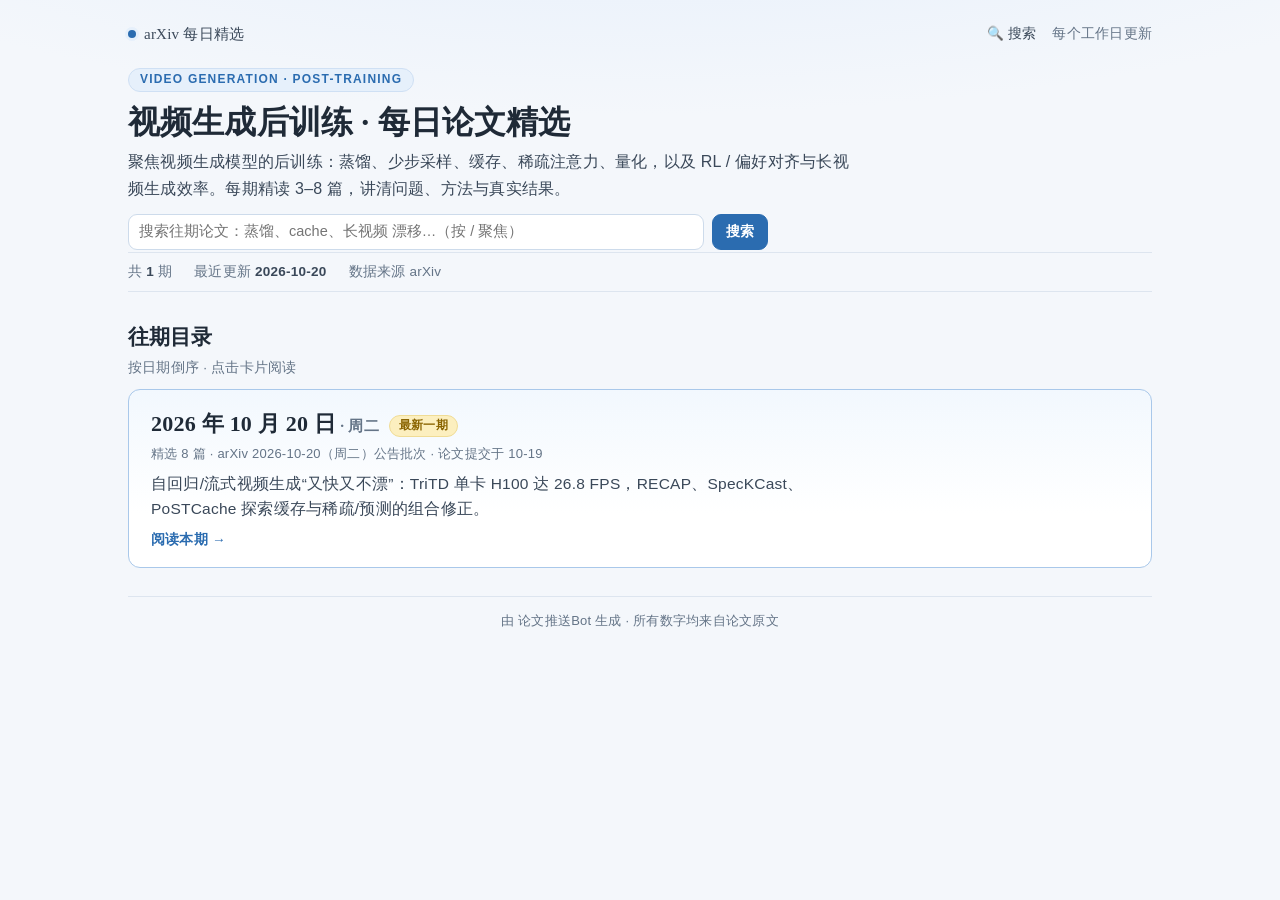
==== commit 043ff6bd: "hjfy.top Chinese PDF links; client-side smart search (search.html + search-index.json)" ====
--- a/index.html
+++ b/index.html
@@ -114,14 +114,52 @@
   .issue,.issue.latest{padding:14px}
   .issue.latest .d{font-size:20px}
 }
+/* 顶部链接与搜索入口 */
+.toplinks{display:flex;gap:16px}
+.qs{display:flex;gap:8px;margin:12px 0 2px;max-width:640px}
+.qs input{flex:1}
+input[type=search],input[type=date],select{font:inherit;font-size:14.5px;color:var(--ink);background:#fff;border:1px solid #cddbeb;border-radius:9px;padding:5px 10px;outline:none}
+input[type=search]:focus,input[type=date]:focus,select:focus{border-color:var(--blue);box-shadow:0 0 0 3px var(--blue-l)}
+.sbox{position:relative;margin:10px 0 8px}
+.sbox input{width:100%;font-size:16.5px;padding:10px 44px 10px 14px;border-radius:12px}
+kbd{font-family:var(--mono);font-size:12px;color:var(--muted);border:1px solid var(--line);border-bottom-width:2px;border-radius:5px;padding:0 6px;background:#fff}
+.sbox kbd{position:absolute;right:12px;top:50%;transform:translateY(-50%)}
+.filters{border:1px solid var(--line);background:var(--paper);border-radius:12px;padding:8px 14px;display:flex;flex-direction:column;gap:6px;font-size:14px}
+.frow{display:flex;flex-wrap:wrap;align-items:center;gap:6px}
+.fl{font-size:12.5px;font-weight:600;color:var(--muted);letter-spacing:.06em;min-width:34px}
+.muted{color:var(--muted)}
+.chk{display:inline-flex;align-items:center;gap:4px;margin-left:14px;color:var(--ink2)}
+.tagbtn{cursor:pointer;font:inherit;font-size:12.5px}
+.tagbtn .cnt{color:var(--faint);font-size:11.5px}
+.tagbtn.on{background:var(--blue);color:#fff;border-color:var(--blue)} .tagbtn.on .cnt{color:#d6e6fa}
+.btn.sm{font-size:13px;padding:3px 11px}
+button.btn{cursor:pointer;font-family:inherit}
+.stat{font-size:13.5px;color:var(--muted);margin:12px 0 2px}
+.exp{font-size:13px;color:var(--muted);margin-bottom:4px}
+.hit{background:var(--card);border:1px solid var(--line);border-radius:12px;padding:12px 18px;margin-top:10px}
+.hit.brief{background:var(--paper)}
+.hit-top{display:flex;align-items:center;gap:10px;font-size:13px;color:var(--muted)}
+.hit-top .stars{margin-left:auto}
+.hit h3{font-size:18px;margin:2px 0 0;line-height:1.4}
+.hit h3 a{border:none;color:var(--ink)} .hit h3 a:hover{color:var(--blue)}
+.hit-en{font-family:var(--sans);font-weight:400;font-size:14.5px;color:var(--ink2)}
+.hit-zh{font-size:14.5px;color:var(--ink2)}
+.hit-meta{font-size:13px;color:var(--muted)}
+.snip{font-size:14.5px;color:var(--ink2);margin:6px 0 0;max-width:var(--measure)}
+.sf{display:inline-block;font-size:12px;font-weight:600;color:var(--blue);background:var(--blue-l);border-radius:5px;padding:0 6px;margin-right:6px}
+.hit .actions{margin-top:8px}
+.empty{padding:30px;text-align:center;color:var(--muted);border:1px dashed var(--line);border-radius:12px;margin-top:10px}
+.others .ol{display:block;font-size:13px;margin-top:3px}
+@media (max-width:640px){ .toplinks{gap:10px;font-size:13px} .chk{margin-left:0} .fl[style]{margin-left:0!important} }
 
 </style></head><body>
 <div class="wrap">
-<div class="topbar"><span class="brand"><span class="dot"></span>arXiv 每日精选</span><span>每个工作日更新</span></div>
+<div class="topbar"><span class="brand"><span class="dot"></span>arXiv 每日精选</span><span class="toplinks"><a href="search.html">🔍 搜索</a><span>每个工作日更新</span></span></div>
 <span class="eyebrow">Video Generation · Post-Training</span>
 <h1 class="title">视频生成后训练 · 每日论文精选</h1>
 <p class="lede">聚焦视频生成模型的后训练：蒸馏、少步采样、缓存、稀疏注意力、量化，以及 RL / 偏好对齐与长视频生成效率。每期精读 3–8 篇，讲清问题、方法与真实结果。</p>
+<form class="qs" action="search.html" method="get"><input type="search" name="q" placeholder="搜索往期论文：蒸馏、cache、长视频 漂移…（按 / 聚焦）" aria-label="搜索往期论文"><button class="btn" type="submit">搜索</button></form>
 <div class="facts"><span>共 <b>1</b> 期</span><span>最近更新 <b>2026-10-20</b></span><span>数据来源 arXiv</span></div>
 <h2 class="section-h">往期目录</h2><p class="section-sub">按日期倒序 · 点击卡片阅读</p><div class="issues">
 <a class="issue latest" href="digests/2026-10-20.html"><div class="d">2026 年 10 月 20 日<span style="font-size:.7em;color:var(--muted)"> · 周二</span><span class=badge>最新一期</span></div><div class="m">精选 8 篇 · arXiv 2026-10-20（周二）公告批次 · 论文提交于 10-19</div><p>自回归/流式视频生成“又快又不漂”：TriTD 单卡 H100 达 26.8 FPS，RECAP、SpecKCast、PoSTCache 探索缓存与稀疏/预测的组合修正。</p><span class="go">阅读本期 →</span></a>
-</div><footer>由 论文推送Bot 生成 · 所有数字均来自论文原文</footer></div></body></html>+</div><script>document.addEventListener("keydown",e=>{const i=document.querySelector(".qs input");if(e.key==="/"&&document.activeElement!==i){e.preventDefault();i.focus();}});</script><footer>由 论文推送Bot 生成 · 所有数字均来自论文原文</footer></div></body></html>
